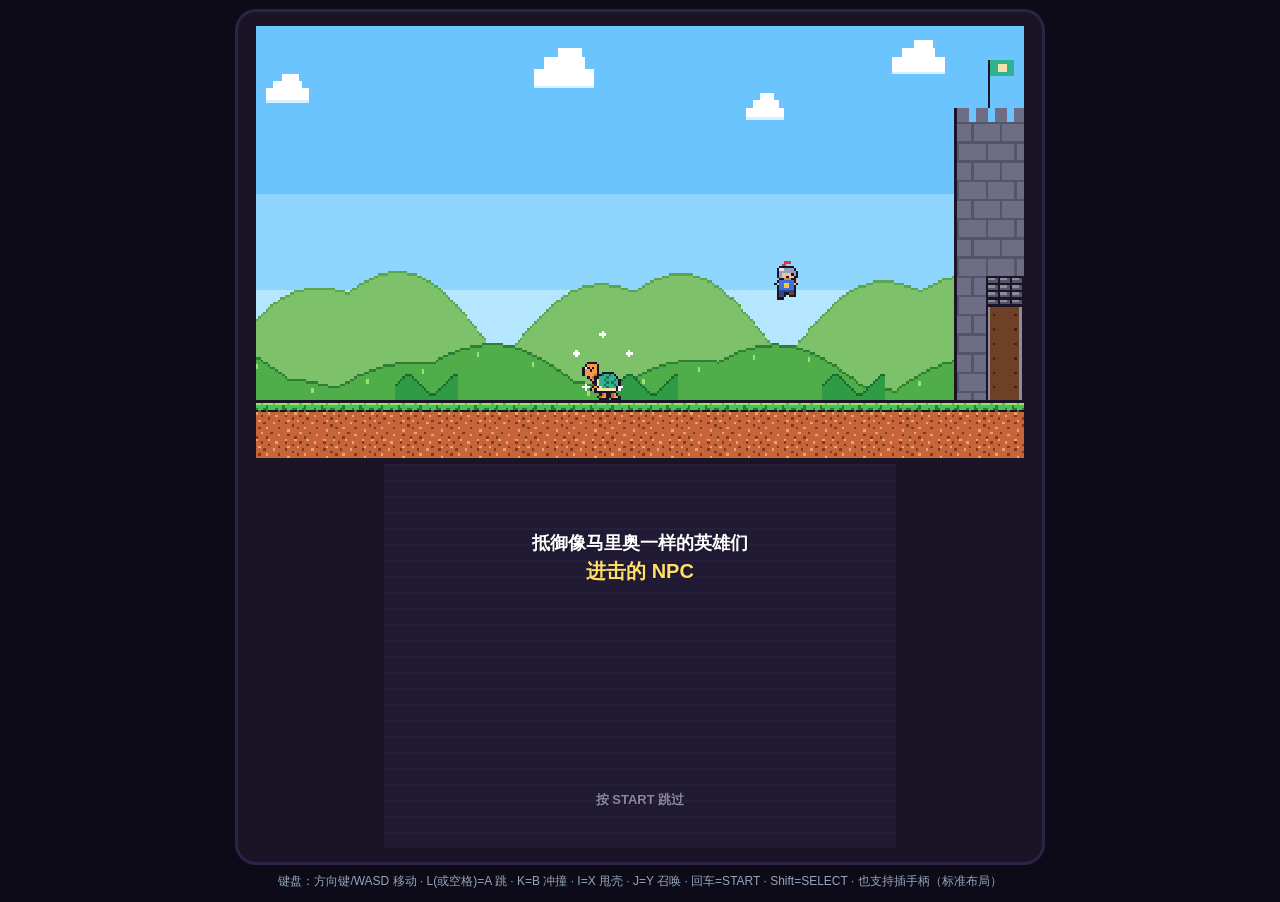
==== game/web/index.html @ 0c0d3927 "整合 launcher 与游戏「进击的NPC」进统一目录（两个独立 APK） - 游戏保持独立 APK（tech.foursee.stophero），源码归位 game/（web/ + apk/），单" ====
<!doctype html>
<html lang="zh-CN"><head><meta charset="utf-8"><title>STOP · The Stompers · 双屏开发预览</title>
<style>
body{margin:0;background:#0d0b18;color:#cfe8ff;font:14px/1.5 "Microsoft YaHei",sans-serif;display:flex;flex-direction:column;align-items:center;gap:10px;padding:12px}
.dev{display:flex;flex-direction:column;align-items:center;gap:6px;background:#1a1426;padding:14px 18px;border-radius:18px;box-shadow:0 0 0 3px #2c2447}
iframe{border:0;display:block;background:#000}
#top{width:768px;height:432px} #bot{width:512px;height:384px}
.keys{opacity:.7;font-size:12px;max-width:780px;text-align:center}
</style></head><body>
<div class="dev">
  <iframe id="top"></iframe>
  <iframe id="bot" src="bottom.html"></iframe>
</div>
<div class="keys">键盘：方向键/WASD 移动 · L(或空格)=A 跳 · K=B 冲撞 · I=X 甩壳 · J=Y 召唤 · 回车=START · Shift=SELECT · 也支持插手柄（标准布局）</div>
<script>
const top1 = document.getElementById('top');
// 电脑预览默认静音；加 ?sound=1 打开声音。?demo=45 自动演示
const q = new URLSearchParams(location.search); if (!q.has('sound')) q.set('mute', '1');
top1.src = 'top.html?' + q.toString();
function fwd(code, down){ top1.contentWindow.postMessage({ sh:'key', code, down }, '*'); }
['keydown','keyup'].forEach(t => addEventListener(t, e => { fwd(e.code, t==='keydown'); if (e.code.startsWith('Arrow')||e.code==='Space') e.preventDefault(); }));
addEventListener('message', e => { if (e.data && e.data.sh === 'key' && e.source !== top1.contentWindow) fwd(e.data.code, e.data.down); });
</script>
</body></html>
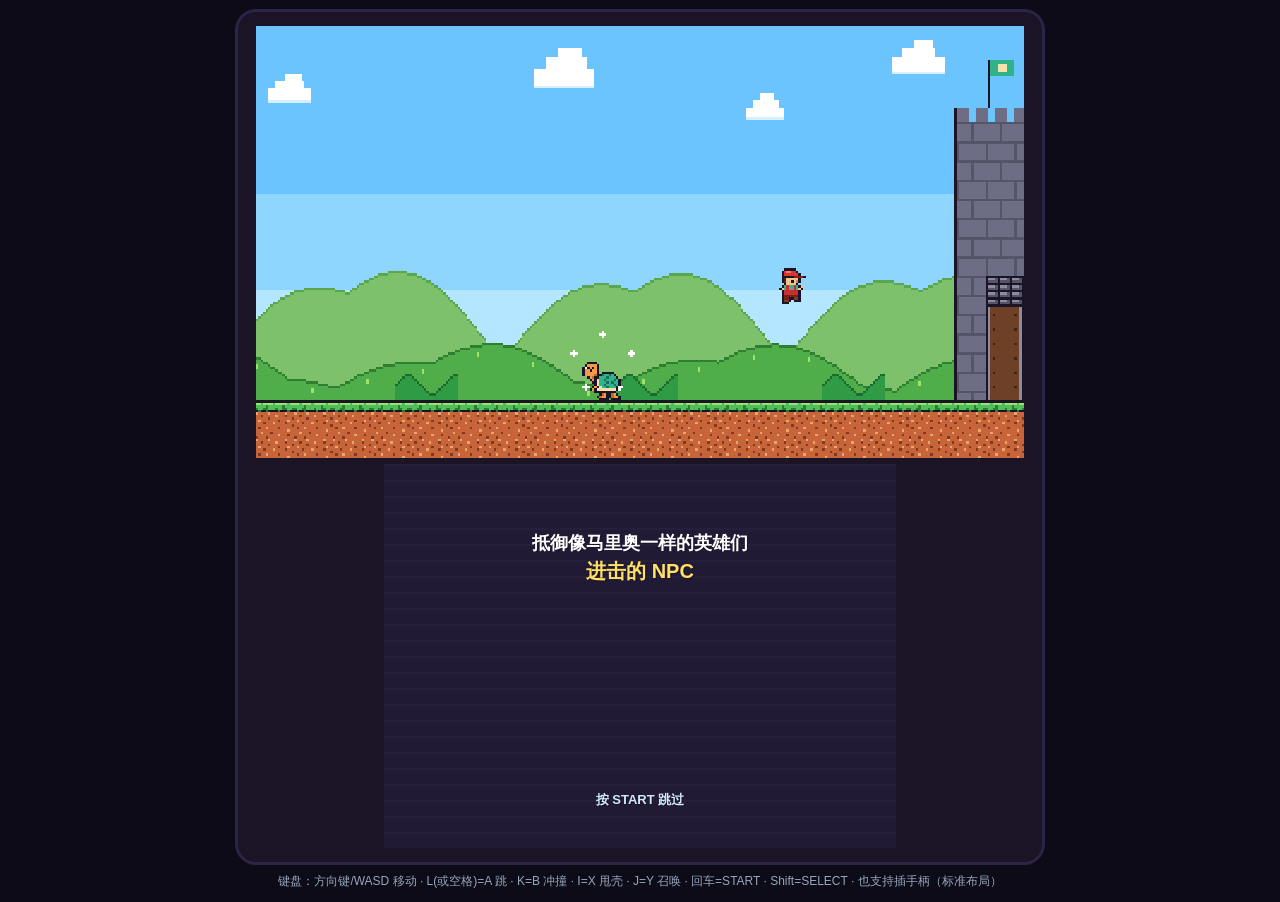
==== commit c73e78ec: "游戏 v0.8.1：去掉 STOP · Marios 标题，统一叫《进击的 NPC》/ NPCs Strike Back 英文副标题译为 Fend off the Mario-like heroes；" ====
--- a/game/web/index.html
+++ b/game/web/index.html
@@ -1,5 +1,5 @@
 <!doctype html>
-<html lang="zh-CN"><head><meta charset="utf-8"><title>STOP · The Stompers · 双屏开发预览</title>
+<html lang="zh-CN"><head><meta charset="utf-8"><title>进击的 NPC · 双屏开发预览</title>
 <style>
 body{margin:0;background:#0d0b18;color:#cfe8ff;font:14px/1.5 "Microsoft YaHei",sans-serif;display:flex;flex-direction:column;align-items:center;gap:10px;padding:12px}
 .dev{display:flex;flex-direction:column;align-items:center;gap:6px;background:#1a1426;padding:14px 18px;border-radius:18px;box-shadow:0 0 0 3px #2c2447}
